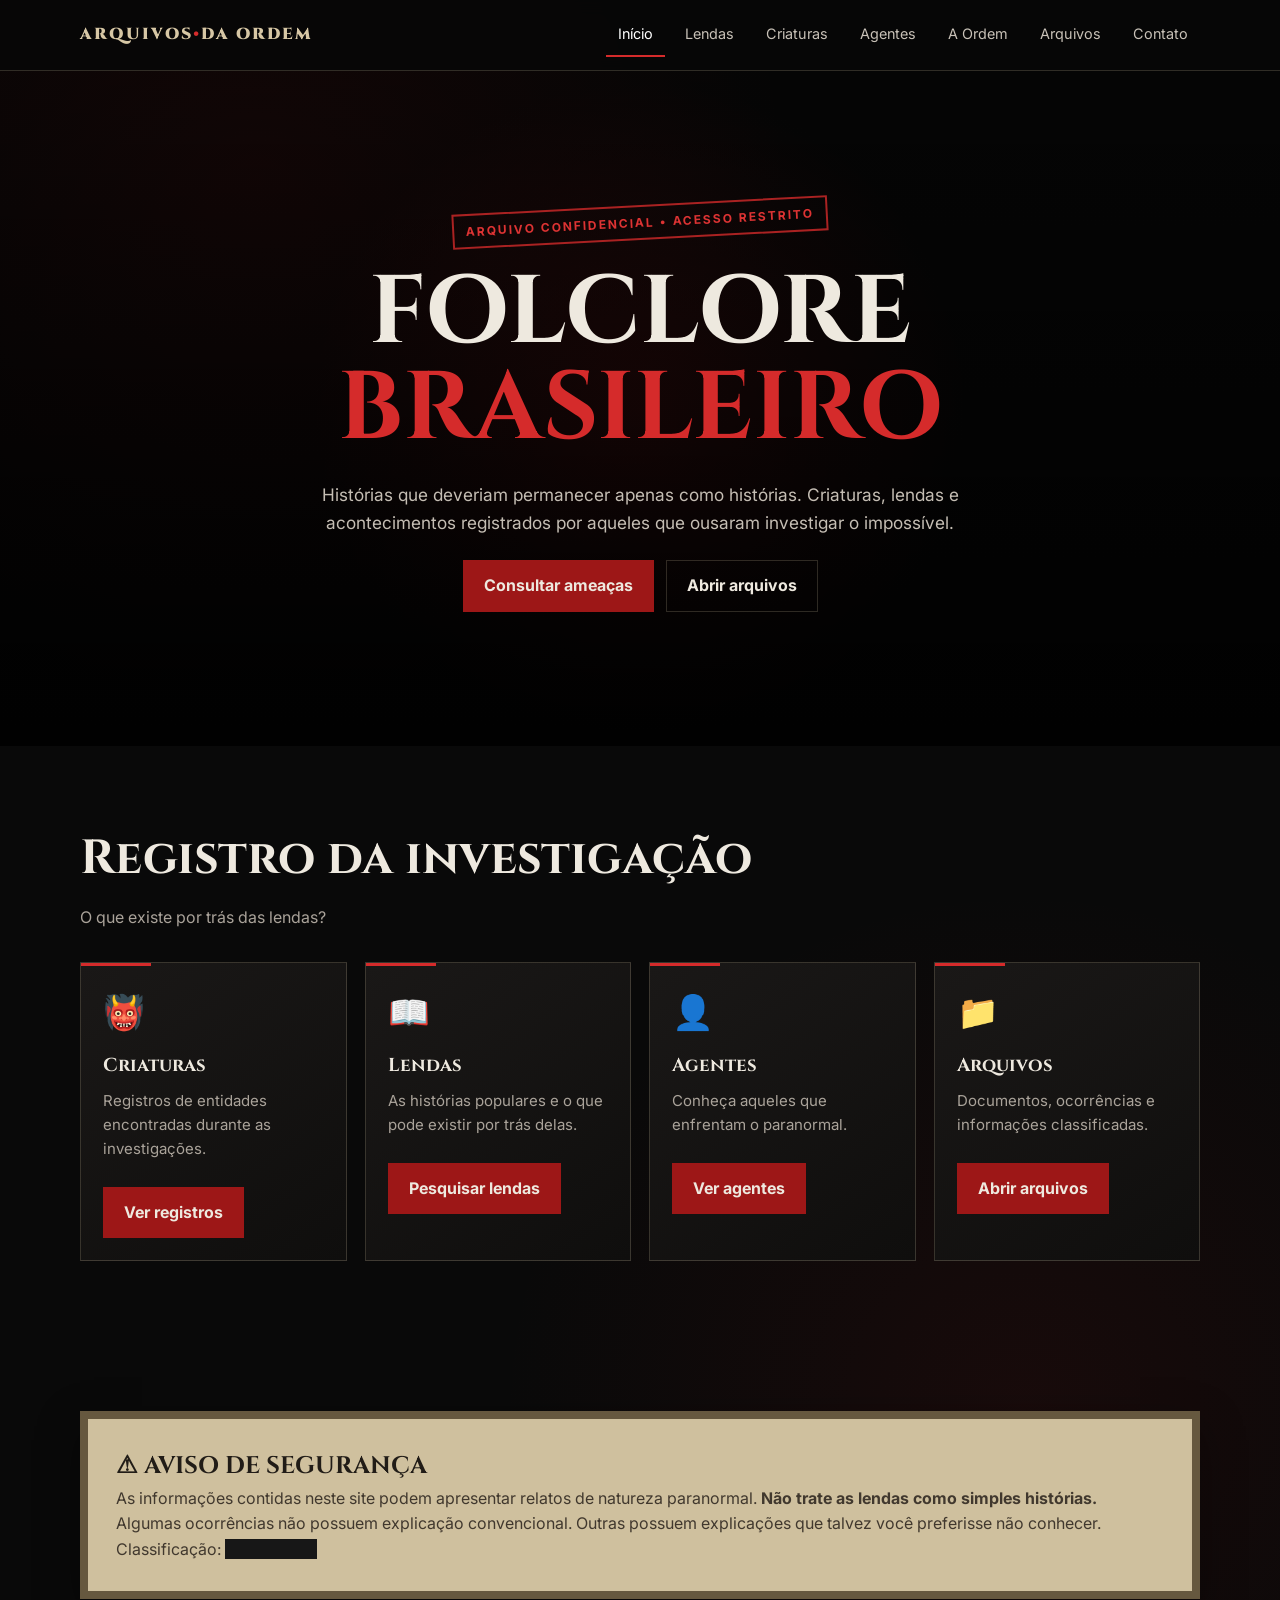
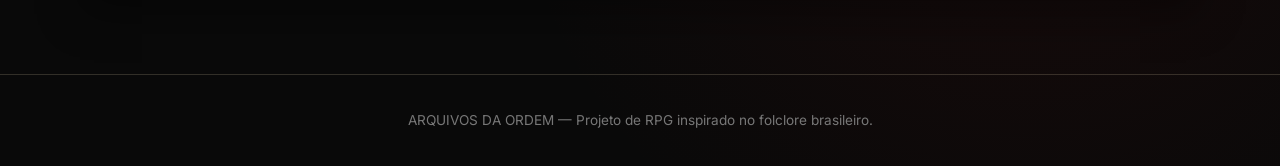
==== index.html @ 336701d8 "Corrige publicação do site" ====
<!DOCTYPE html>
<html lang="pt-BR">
<head>
<meta charset="UTF-8">
<meta name="viewport" content="width=device-width, initial-scale=1.0">
<title>Arquivos da Ordem | Folclore Brasileiro</title>
<link rel="stylesheet" href="css/estilo.css">
</head>
<body>
<header><div class="container nav">
<a class="logo" href="index.html">ARQUIVOS<span>•</span>DA ORDEM</a>
<nav>
<a class="active" href="index.html">Início</a><a href="lendas.html">Lendas</a>
<a href="criaturas.html">Criaturas</a><a href="personagens.html">Agentes</a>
<a href="ordem.html">A Ordem</a><a href="arquivos.html">Arquivos</a><a href="contato.html">Contato</a>
</nav></div></header>

<main>
<section class="hero"><div class="container">
<div class="stamp">ARQUIVO CONFIDENCIAL • ACESSO RESTRITO</div>
<h1>FOLCLORE<br><span>BRASILEIRO</span></h1>
<p>Histórias que deveriam permanecer apenas como histórias. Criaturas, lendas e acontecimentos registrados por aqueles que ousaram investigar o impossível.</p>
<div class="buttons">
<a class="btn" href="criaturas.html">Consultar ameaças</a>
<a class="btn secondary" href="arquivos.html">Abrir arquivos</a>
</div>
</div></section>

<section class="section"><div class="container">
<div class="section-title"><h2>Registro da investigação</h2><p>O que existe por trás das lendas?</p></div>
<div class="grid">
<article class="card"><div class="icon">👹</div><h3>Criaturas</h3><p>Registros de entidades encontradas durante as investigações.</p><br><a class="btn" href="criaturas.html">Ver registros</a></article>
<article class="card"><div class="icon">📖</div><h3>Lendas</h3><p>As histórias populares e o que pode existir por trás delas.</p><br><a class="btn" href="lendas.html">Pesquisar lendas</a></article>
<article class="card"><div class="icon">👤</div><h3>Agentes</h3><p>Conheça aqueles que enfrentam o paranormal.</p><br><a class="btn" href="personagens.html">Ver agentes</a></article>
<article class="card"><div class="icon">📁</div><h3>Arquivos</h3><p>Documentos, ocorrências e informações classificadas.</p><br><a class="btn" href="arquivos.html">Abrir arquivos</a></article>
</div>
</div></section>

<section class="section"><div class="container"><div class="dossier">
<h2>⚠ AVISO DE SEGURANÇA</h2>
<p>As informações contidas neste site podem apresentar relatos de natureza paranormal. <strong>Não trate as lendas como simples histórias.</strong></p>
<p>Algumas ocorrências não possuem explicação convencional. Outras possuem explicações que talvez você preferisse não conhecer.</p>
<p>Classificação: <span class="redacted">SEGREDO</span></p>
</div></div></section>
</main>
<footer>ARQUIVOS DA ORDEM — Projeto de RPG inspirado no folclore brasileiro.</footer>
</body></html>
---- css/estilo.css ----
@import url('https://fonts.googleapis.com/css2?family=Cinzel:wght@500;700;900&family=Inter:wght@400;500;700&display=swap');

* { box-sizing: border-box; margin: 0; padding: 0; }

:root {
  --bg: #090909;
  --bg2: #11100f;
  --card: #171514;
  --red: #9d1717;
  --red2: #d52b2b;
  --paper: #d7c7a5;
  --text: #eee9df;
  --muted: #aaa39a;
  --line: rgba(215,199,165,.2);
}

html { scroll-behavior: smooth; }
body {
  background:
    radial-gradient(circle at 20% 10%, rgba(157,23,23,.16), transparent 28%),
    radial-gradient(circle at 80% 80%, rgba(157,23,23,.1), transparent 30%),
    var(--bg);
  color: var(--text);
  font-family: Inter, Arial, sans-serif;
  line-height: 1.6;
}
a { color: inherit; text-decoration: none; }
img { max-width: 100%; display: block; }

.container { width: min(1120px, 92%); margin: auto; }

header {
  position: sticky; top: 0; z-index: 100;
  background: rgba(7,7,7,.94);
  border-bottom: 1px solid var(--line);
  backdrop-filter: blur(8px);
}
.nav {
  min-height: 70px; display: flex; align-items: center;
  justify-content: space-between; gap: 20px;
}
.logo {
  font-family: Cinzel, serif; font-weight: 900; letter-spacing: 2px;
  color: var(--paper);
}
.logo span { color: var(--red2); }
nav { display: flex; flex-wrap: wrap; gap: 8px; justify-content: flex-end; }
nav a {
  padding: 9px 12px; color: #c8c1b7; font-size: .9rem;
  border-bottom: 2px solid transparent;
}
nav a:hover, nav a.active { color: white; border-color: var(--red2); }

.hero {
  min-height: 75vh; display: grid; place-items: center; text-align: center;
  padding: 90px 0;
  background:
    linear-gradient(rgba(0,0,0,.45), rgba(0,0,0,.9)),
    radial-gradient(circle, rgba(157,23,23,.3), transparent 45%);
}
.stamp {
  display: inline-block; color: #d33; border: 2px solid #a22;
  padding: 6px 12px; transform: rotate(-3deg); margin-bottom: 25px;
  font-weight: 700; letter-spacing: 2px; font-size: .75rem;
}
h1, h2, h3 { font-family: Cinzel, Georgia, serif; }
.hero h1 { font-size: clamp(2.5rem, 8vw, 6rem); line-height: 1; }
.hero h1 span { color: var(--red2); }
.hero p { max-width: 720px; margin: 24px auto; color: #c5beb4; font-size: 1.08rem; }
.buttons { display: flex; justify-content: center; flex-wrap: wrap; gap: 12px; }
.btn {
  display: inline-block; padding: 12px 20px; border: 1px solid var(--red);
  background: var(--red); font-weight: 700; transition: .2s;
}
.btn:hover { background: #c02222; transform: translateY(-2px); }
.btn.secondary { background: transparent; border-color: var(--line); }

.section { padding: 75px 0; }
.section-title { margin-bottom: 32px; }
.section-title h2 { font-size: clamp(1.8rem, 5vw, 3rem); }
.section-title p { color: var(--muted); margin-top: 7px; }

.grid {
  display: grid; grid-template-columns: repeat(auto-fit, minmax(220px, 1fr)); gap: 18px;
}
.card {
  background: linear-gradient(145deg, #1a1817, #0f0e0d);
  border: 1px solid var(--line); padding: 22px;
  position: relative; overflow: hidden;
}
.card::before {
  content: ""; position: absolute; width: 70px; height: 3px;
  background: var(--red2); top: 0; left: 0;
}
.card h3 { margin-bottom: 8px; }
.card p { color: var(--muted); font-size: .94rem; }
.card .icon { font-size: 2.1rem; margin-bottom: 12px; }
.card:hover { border-color: rgba(213,43,43,.65); }

.dossier {
  background: #cfc09e; color: #211c17; padding: 28px;
  border: 8px solid #66583f; box-shadow: 0 15px 40px rgba(0,0,0,.35);
}
.dossier h2 { color: #211c17; }
.dossier p { color: #41382e; }
.dossier .redacted { background: #171717; color: transparent; padding: 0 8px; }

.tag {
  display: inline-block; border: 1px solid var(--red);
  color: #e65b5b; padding: 3px 8px; font-size: .72rem;
  text-transform: uppercase; letter-spacing: 1px; margin: 4px 3px 0 0;
}

.table-wrap { overflow-x: auto; }
table { width: 100%; border-collapse: collapse; background: #111; }
th, td { padding: 13px; text-align: left; border-bottom: 1px solid var(--line); }
th { color: var(--paper); font-family: Cinzel, serif; }

.page-head {
  padding: 90px 0 45px;
  border-bottom: 1px solid var(--line);
}
.page-head h1 { font-size: clamp(2.2rem, 6vw, 4.5rem); }
.page-head p { color: var(--muted); max-width: 760px; margin-top: 12px; }

.creature {
  min-height: 290px; display: flex; flex-direction: column; justify-content: flex-end;
  background:
    linear-gradient(transparent 15%, rgba(0,0,0,.95)),
    radial-gradient(circle at 50% 20%, rgba(157,23,23,.32), transparent 45%),
    #141210;
}
.creature .big-icon { font-size: 4.5rem; margin-bottom: auto; opacity: .85; }

.profile { display: grid; grid-template-columns: 1fr 1.4fr; gap: 30px; }
.profile-art {
  min-height: 400px; display: grid; place-items: center; text-align: center;
  border: 1px solid var(--line);
  background: radial-gradient(circle, rgba(157,23,23,.25), transparent 50%), #12100f;
}
.profile-art span { font-size: 8rem; }
.profile-info p { color: var(--muted); margin: 12px 0; }

.quote {
  border-left: 4px solid var(--red2); padding: 15px 20px;
  color: var(--paper); font-family: Cinzel, serif; font-size: 1.1rem;
  background: rgba(255,255,255,.025);
}

footer {
  padding: 35px 0; border-top: 1px solid var(--line);
  color: #777; text-align: center; font-size: .85rem;
}

@media (max-width: 760px) {
  .nav { padding: 12px 0; align-items: flex-start; flex-direction: column; }
  nav { justify-content: flex-start; }
  .hero { min-height: 68vh; padding: 60px 0; }
  .profile { grid-template-columns: 1fr; }
  .profile-art { min-height: 280px; }
}
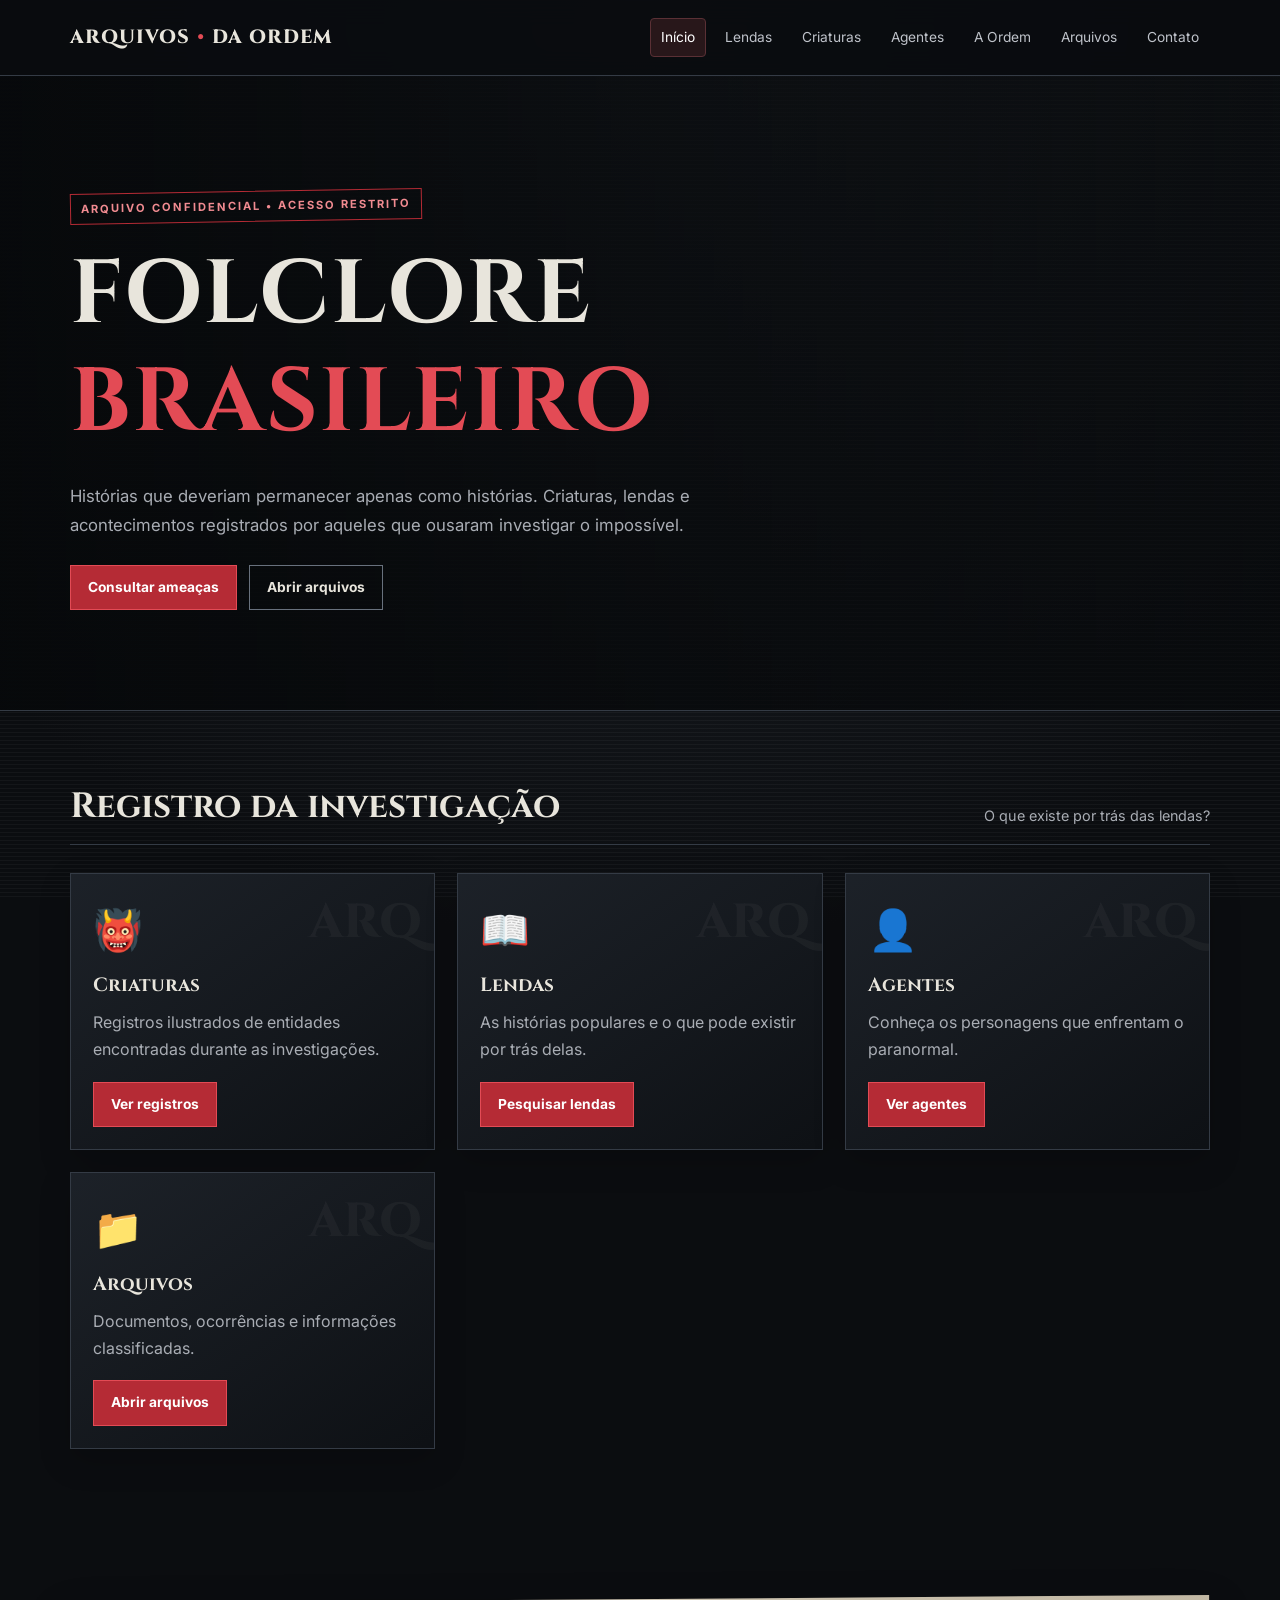
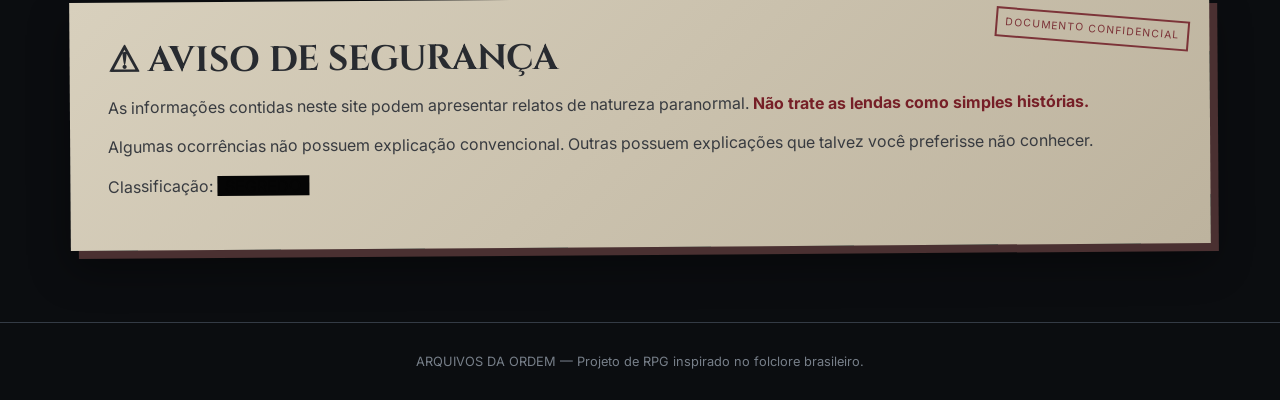
==== commit b9725966: "Atualiza visual do site" ====
--- a/index.html
+++ b/index.html
@@ -1,47 +1,6 @@
-<!DOCTYPE html>
-<html lang="pt-BR">
-<head>
-<meta charset="UTF-8">
-<meta name="viewport" content="width=device-width, initial-scale=1.0">
-<title>Arquivos da Ordem | Folclore Brasileiro</title>
-<link rel="stylesheet" href="css/estilo.css">
-</head>
-<body>
-<header><div class="container nav">
-<a class="logo" href="index.html">ARQUIVOS<span>•</span>DA ORDEM</a>
-<nav>
-<a class="active" href="index.html">Início</a><a href="lendas.html">Lendas</a>
-<a href="criaturas.html">Criaturas</a><a href="personagens.html">Agentes</a>
-<a href="ordem.html">A Ordem</a><a href="arquivos.html">Arquivos</a><a href="contato.html">Contato</a>
-</nav></div></header>
-
-<main>
-<section class="hero"><div class="container">
-<div class="stamp">ARQUIVO CONFIDENCIAL • ACESSO RESTRITO</div>
-<h1>FOLCLORE<br><span>BRASILEIRO</span></h1>
-<p>Histórias que deveriam permanecer apenas como histórias. Criaturas, lendas e acontecimentos registrados por aqueles que ousaram investigar o impossível.</p>
-<div class="buttons">
-<a class="btn" href="criaturas.html">Consultar ameaças</a>
-<a class="btn secondary" href="arquivos.html">Abrir arquivos</a>
-</div>
-</div></section>
-
-<section class="section"><div class="container">
-<div class="section-title"><h2>Registro da investigação</h2><p>O que existe por trás das lendas?</p></div>
-<div class="grid">
-<article class="card"><div class="icon">👹</div><h3>Criaturas</h3><p>Registros de entidades encontradas durante as investigações.</p><br><a class="btn" href="criaturas.html">Ver registros</a></article>
-<article class="card"><div class="icon">📖</div><h3>Lendas</h3><p>As histórias populares e o que pode existir por trás delas.</p><br><a class="btn" href="lendas.html">Pesquisar lendas</a></article>
-<article class="card"><div class="icon">👤</div><h3>Agentes</h3><p>Conheça aqueles que enfrentam o paranormal.</p><br><a class="btn" href="personagens.html">Ver agentes</a></article>
-<article class="card"><div class="icon">📁</div><h3>Arquivos</h3><p>Documentos, ocorrências e informações classificadas.</p><br><a class="btn" href="arquivos.html">Abrir arquivos</a></article>
-</div>
-</div></section>
-
-<section class="section"><div class="container"><div class="dossier">
-<h2>⚠ AVISO DE SEGURANÇA</h2>
-<p>As informações contidas neste site podem apresentar relatos de natureza paranormal. <strong>Não trate as lendas como simples histórias.</strong></p>
-<p>Algumas ocorrências não possuem explicação convencional. Outras possuem explicações que talvez você preferisse não conhecer.</p>
-<p>Classificação: <span class="redacted">SEGREDO</span></p>
-</div></div></section>
-</main>
-<footer>ARQUIVOS DA ORDEM — Projeto de RPG inspirado no folclore brasileiro.</footer>
-</body></html>
+<!DOCTYPE html><html lang="pt-BR"><head><meta charset="UTF-8"><meta name="viewport" content="width=device-width,initial-scale=1.0"><title>Arquivos da Ordem | Folclore Brasileiro</title><link rel="stylesheet" href="css/estilo.css"></head><body>
+<header><div class="container nav"><a class="logo" href="index.html">ARQUIVOS<span>•</span>DA ORDEM</a><nav><a class="active" href="index.html">Início</a><a href="lendas.html">Lendas</a><a href="criaturas.html">Criaturas</a><a href="personagens.html">Agentes</a><a href="ordem.html">A Ordem</a><a href="arquivos.html">Arquivos</a><a href="contato.html">Contato</a></nav></div></header>
+<main><section class="hero"><div class="container"><div class="stamp">ARQUIVO CONFIDENCIAL • ACESSO RESTRITO</div><h1>FOLCLORE<br><span>BRASILEIRO</span></h1><p>Histórias que deveriam permanecer apenas como histórias. Criaturas, lendas e acontecimentos registrados por aqueles que ousaram investigar o impossível.</p><div class="buttons"><a class="btn" href="criaturas.html">Consultar ameaças</a><a class="btn secondary" href="arquivos.html">Abrir arquivos</a></div></div></section>
+<section class="section"><div class="container"><div class="section-title"><h2>Registro da investigação</h2><p>O que existe por trás das lendas?</p></div><div class="grid">
+<article class="card"><div class="icon">👹</div><h3>Criaturas</h3><p>Registros ilustrados de entidades encontradas durante as investigações.</p><a class="btn" href="criaturas.html">Ver registros</a></article><article class="card"><div class="icon">📖</div><h3>Lendas</h3><p>As histórias populares e o que pode existir por trás delas.</p><a class="btn" href="lendas.html">Pesquisar lendas</a></article><article class="card"><div class="icon">👤</div><h3>Agentes</h3><p>Conheça os personagens que enfrentam o paranormal.</p><a class="btn" href="personagens.html">Ver agentes</a></article><article class="card"><div class="icon">📁</div><h3>Arquivos</h3><p>Documentos, ocorrências e informações classificadas.</p><a class="btn" href="arquivos.html">Abrir arquivos</a></article></div></div></section>
+<section class="section"><div class="container"><div class="dossier"><h2>⚠ AVISO DE SEGURANÇA</h2><p>As informações contidas neste site podem apresentar relatos de natureza paranormal. <strong>Não trate as lendas como simples histórias.</strong></p><p>Algumas ocorrências não possuem explicação convencional. Outras possuem explicações que talvez você preferisse não conhecer.</p><p>Classificação: <span class="redacted">SEGREDO</span></p></div></div></section></main><footer>ARQUIVOS DA ORDEM — Projeto de RPG inspirado no folclore brasileiro.</footer></body></html>
--- a/css/estilo.css
+++ b/css/estilo.css
@@ -1,161 +1,24 @@
-@import url('https://fonts.googleapis.com/css2?family=Cinzel:wght@500;700;900&family=Inter:wght@400;500;700&display=swap');
+@import url('https://fonts.googleapis.com/css2?family=Cinzel:wght@500;600;700;800&family=Inter:wght@400;500;600;700&display=swap');
 
-* { box-sizing: border-box; margin: 0; padding: 0; }
-
-:root {
-  --bg: #090909;
-  --bg2: #11100f;
-  --card: #171514;
-  --red: #9d1717;
-  --red2: #d52b2b;
-  --paper: #d7c7a5;
-  --text: #eee9df;
-  --muted: #aaa39a;
-  --line: rgba(215,199,165,.2);
-}
-
-html { scroll-behavior: smooth; }
-body {
-  background:
-    radial-gradient(circle at 20% 10%, rgba(157,23,23,.16), transparent 28%),
-    radial-gradient(circle at 80% 80%, rgba(157,23,23,.1), transparent 30%),
-    var(--bg);
-  color: var(--text);
-  font-family: Inter, Arial, sans-serif;
-  line-height: 1.6;
-}
-a { color: inherit; text-decoration: none; }
-img { max-width: 100%; display: block; }
-
-.container { width: min(1120px, 92%); margin: auto; }
-
-header {
-  position: sticky; top: 0; z-index: 100;
-  background: rgba(7,7,7,.94);
-  border-bottom: 1px solid var(--line);
-  backdrop-filter: blur(8px);
-}
-.nav {
-  min-height: 70px; display: flex; align-items: center;
-  justify-content: space-between; gap: 20px;
-}
-.logo {
-  font-family: Cinzel, serif; font-weight: 900; letter-spacing: 2px;
-  color: var(--paper);
-}
-.logo span { color: var(--red2); }
-nav { display: flex; flex-wrap: wrap; gap: 8px; justify-content: flex-end; }
-nav a {
-  padding: 9px 12px; color: #c8c1b7; font-size: .9rem;
-  border-bottom: 2px solid transparent;
-}
-nav a:hover, nav a.active { color: white; border-color: var(--red2); }
-
-.hero {
-  min-height: 75vh; display: grid; place-items: center; text-align: center;
-  padding: 90px 0;
-  background:
-    linear-gradient(rgba(0,0,0,.45), rgba(0,0,0,.9)),
-    radial-gradient(circle, rgba(157,23,23,.3), transparent 45%);
-}
-.stamp {
-  display: inline-block; color: #d33; border: 2px solid #a22;
-  padding: 6px 12px; transform: rotate(-3deg); margin-bottom: 25px;
-  font-weight: 700; letter-spacing: 2px; font-size: .75rem;
-}
-h1, h2, h3 { font-family: Cinzel, Georgia, serif; }
-.hero h1 { font-size: clamp(2.5rem, 8vw, 6rem); line-height: 1; }
-.hero h1 span { color: var(--red2); }
-.hero p { max-width: 720px; margin: 24px auto; color: #c5beb4; font-size: 1.08rem; }
-.buttons { display: flex; justify-content: center; flex-wrap: wrap; gap: 12px; }
-.btn {
-  display: inline-block; padding: 12px 20px; border: 1px solid var(--red);
-  background: var(--red); font-weight: 700; transition: .2s;
-}
-.btn:hover { background: #c02222; transform: translateY(-2px); }
-.btn.secondary { background: transparent; border-color: var(--line); }
-
-.section { padding: 75px 0; }
-.section-title { margin-bottom: 32px; }
-.section-title h2 { font-size: clamp(1.8rem, 5vw, 3rem); }
-.section-title p { color: var(--muted); margin-top: 7px; }
-
-.grid {
-  display: grid; grid-template-columns: repeat(auto-fit, minmax(220px, 1fr)); gap: 18px;
-}
-.card {
-  background: linear-gradient(145deg, #1a1817, #0f0e0d);
-  border: 1px solid var(--line); padding: 22px;
-  position: relative; overflow: hidden;
-}
-.card::before {
-  content: ""; position: absolute; width: 70px; height: 3px;
-  background: var(--red2); top: 0; left: 0;
-}
-.card h3 { margin-bottom: 8px; }
-.card p { color: var(--muted); font-size: .94rem; }
-.card .icon { font-size: 2.1rem; margin-bottom: 12px; }
-.card:hover { border-color: rgba(213,43,43,.65); }
-
-.dossier {
-  background: #cfc09e; color: #211c17; padding: 28px;
-  border: 8px solid #66583f; box-shadow: 0 15px 40px rgba(0,0,0,.35);
-}
-.dossier h2 { color: #211c17; }
-.dossier p { color: #41382e; }
-.dossier .redacted { background: #171717; color: transparent; padding: 0 8px; }
-
-.tag {
-  display: inline-block; border: 1px solid var(--red);
-  color: #e65b5b; padding: 3px 8px; font-size: .72rem;
-  text-transform: uppercase; letter-spacing: 1px; margin: 4px 3px 0 0;
-}
-
-.table-wrap { overflow-x: auto; }
-table { width: 100%; border-collapse: collapse; background: #111; }
-th, td { padding: 13px; text-align: left; border-bottom: 1px solid var(--line); }
-th { color: var(--paper); font-family: Cinzel, serif; }
-
-.page-head {
-  padding: 90px 0 45px;
-  border-bottom: 1px solid var(--line);
-}
-.page-head h1 { font-size: clamp(2.2rem, 6vw, 4.5rem); }
-.page-head p { color: var(--muted); max-width: 760px; margin-top: 12px; }
-
-.creature {
-  min-height: 290px; display: flex; flex-direction: column; justify-content: flex-end;
-  background:
-    linear-gradient(transparent 15%, rgba(0,0,0,.95)),
-    radial-gradient(circle at 50% 20%, rgba(157,23,23,.32), transparent 45%),
-    #141210;
-}
-.creature .big-icon { font-size: 4.5rem; margin-bottom: auto; opacity: .85; }
-
-.profile { display: grid; grid-template-columns: 1fr 1.4fr; gap: 30px; }
-.profile-art {
-  min-height: 400px; display: grid; place-items: center; text-align: center;
-  border: 1px solid var(--line);
-  background: radial-gradient(circle, rgba(157,23,23,.25), transparent 50%), #12100f;
-}
-.profile-art span { font-size: 8rem; }
-.profile-info p { color: var(--muted); margin: 12px 0; }
-
-.quote {
-  border-left: 4px solid var(--red2); padding: 15px 20px;
-  color: var(--paper); font-family: Cinzel, serif; font-size: 1.1rem;
-  background: rgba(255,255,255,.025);
-}
-
-footer {
-  padding: 35px 0; border-top: 1px solid var(--line);
-  color: #777; text-align: center; font-size: .85rem;
-}
-
-@media (max-width: 760px) {
-  .nav { padding: 12px 0; align-items: flex-start; flex-direction: column; }
-  nav { justify-content: flex-start; }
-  .hero { min-height: 68vh; padding: 60px 0; }
-  .profile { grid-template-columns: 1fr; }
-  .profile-art { min-height: 280px; }
-}
+:root{--bg:#0b0d10;--panel:#14181d;--panel2:#1b2027;--line:#343b45;--text:#e8e5dc;--muted:#a9adb4;--red:#b52b35;--red2:#e34b55;--paper:#d8d0bd;--ink:#22252a}
+*{box-sizing:border-box;margin:0;padding:0}
+html{scroll-behavior:smooth}
+body{font-family:Inter,Arial,sans-serif;background:radial-gradient(circle at top,#20252c 0,#0b0d10 45%);color:var(--text);line-height:1.7;min-height:100vh}
+body:before{content:"";position:fixed;inset:0;pointer-events:none;opacity:.08;background-image:repeating-linear-gradient(0deg,transparent 0,transparent 3px,#fff 4px);z-index:-1}
+a{color:inherit;text-decoration:none}p{color:var(--muted)}
+.container{width:min(1140px,92%);margin:auto}
+header{position:sticky;top:0;z-index:20;background:rgba(9,11,14,.94);backdrop-filter:blur(12px);border-bottom:1px solid var(--line)}
+.nav{display:flex;align-items:center;justify-content:space-between;gap:25px;padding:18px 0}.logo{font-family:Cinzel,serif;font-size:1.2rem;font-weight:800;letter-spacing:1px;white-space:nowrap}.logo span{color:var(--red2);padding:0 7px}nav{display:flex;flex-wrap:wrap;justify-content:flex-end;gap:8px}nav a{padding:7px 10px;border:1px solid transparent;color:#bfc3ca;font-size:.86rem;border-radius:4px}nav a:hover,nav a.active{color:#fff;border-color:#5a3035;background:#28171a}
+.hero{padding:115px 0 100px;border-bottom:1px solid var(--line);background:linear-gradient(90deg,rgba(7,9,11,.96),rgba(7,9,11,.62)),url('../imagens/capa.jpg') center/cover}
+.stamp{display:inline-block;border:1px solid var(--red);color:#f18b91;padding:5px 10px;font-size:.7rem;letter-spacing:2px;font-weight:700;margin-bottom:20px;transform:rotate(-1deg)}
+h1,h2,h3{font-family:Cinzel,serif;line-height:1.2}h1{font-size:clamp(2.7rem,7vw,5.8rem);letter-spacing:2px}h1 span{color:var(--red2)}h2{font-size:clamp(1.5rem,3vw,2.2rem)}h3{font-size:1.2rem}.hero p{max-width:680px;font-size:1.05rem;margin:25px 0}.buttons{display:flex;flex-wrap:wrap;gap:12px}
+.btn{display:inline-block;background:var(--red);border:1px solid var(--red2);padding:10px 17px;color:#fff;font-weight:700;font-size:.86rem;transition:.2s}.btn:hover{background:var(--red2);transform:translateY(-2px)}.btn.secondary{background:transparent;border-color:#68717d;color:var(--text)}
+.section{padding:75px 0}.section-title{display:flex;align-items:end;justify-content:space-between;gap:20px;margin-bottom:28px;border-bottom:1px solid var(--line);padding-bottom:16px}.section-title p{font-size:.9rem}.grid{display:grid;grid-template-columns:repeat(3,1fr);gap:22px}
+.card{position:relative;background:linear-gradient(145deg,rgba(29,34,41,.98),rgba(14,17,21,.98));border:1px solid var(--line);padding:22px;box-shadow:0 12px 30px rgba(0,0,0,.18);overflow:hidden}.card:before{content:"ARQ";position:absolute;right:12px;top:8px;font-family:Cinzel;color:rgba(255,255,255,.04);font-size:3rem;font-weight:800}.card:hover{border-color:#854049;transform:translateY(-3px);transition:.2s}.card p{margin:12px 0 18px}.icon{font-size:2.5rem;margin-bottom:10px}.tag{display:inline-block;border:1px solid #555f6b;color:#d4d7dd;padding:3px 8px;margin:3px 4px 0 0;font-size:.72rem;text-transform:uppercase;letter-spacing:.5px}.redacted{background:#050505;color:#050505;padding:0 8px}.redacted:hover{color:#fff}
+.page-head{padding:75px 0 55px;background:linear-gradient(90deg,#0b0d10,#171b21);border-bottom:1px solid var(--line)}.page-head h1{font-size:clamp(2.3rem,5vw,4.5rem);margin-bottom:12px}.page-head p{max-width:700px}
+.creature-card,.agent-card{padding:0;display:flex;flex-direction:column}.portrait{width:100%;height:250px;object-fit:cover;display:block;background:linear-gradient(135deg,#303640,#101216);border-bottom:1px solid var(--line)}.card-content{padding:22px}.portrait-label{font-size:.68rem;letter-spacing:2px;color:#e17b82;margin-bottom:8px;text-transform:uppercase}
+.dossier{position:relative;background:linear-gradient(135deg,#d8d0bd,#bdb39e);color:var(--ink);padding:38px;box-shadow:8px 8px 0 #4a3031,0 18px 40px #0006;transform:rotate(-.4deg)}.dossier:before{content:"DOCUMENTO CONFIDENCIAL";position:absolute;right:20px;top:18px;border:2px solid #7c3338;color:#7c3338;padding:4px 8px;font-size:.65rem;letter-spacing:1px;transform:rotate(5deg)}.dossier h2,.dossier h3{color:#282b30}.dossier p{color:#383b40;margin:12px 0}.dossier strong{color:#761f27}.dossier ul{margin:15px 0 0 22px}
+.table-wrap{overflow-x:auto;border:1px solid var(--line)}table{width:100%;border-collapse:collapse;min-width:650px;background:#111419}th,td{text-align:left;padding:15px;border-bottom:1px solid var(--line)}th{font-family:Cinzel;color:#f18b91;background:#25171a}tr:hover td{background:#1b2027}.status{color:#f18b91;font-weight:700}.quote{font-family:Cinzel;font-size:1.5rem;padding:35px;border-left:4px solid var(--red);background:#171b20;color:#d9dbe0}
+form label{font-weight:600;color:#34373d}input,textarea,select{width:100%;padding:13px;margin:6px 0 15px;background:#eee8da;color:#24272c;border:1px solid #8c8374;font:inherit}textarea{resize:vertical}footer{border-top:1px solid var(--line);padding:28px 0;text-align:center;color:#777f89;font-size:.8rem}
+@media(max-width:850px){.nav{align-items:flex-start;flex-direction:column}nav{justify-content:flex-start}.grid{grid-template-columns:repeat(2,1fr)}.section-title{display:block}.section-title p{margin-top:8px}}
+@media(max-width:560px){.grid{grid-template-columns:1fr}.hero{padding:75px 0}.dossier{padding:25px}.dossier:before{position:static;display:inline-block;margin-bottom:20px}}
